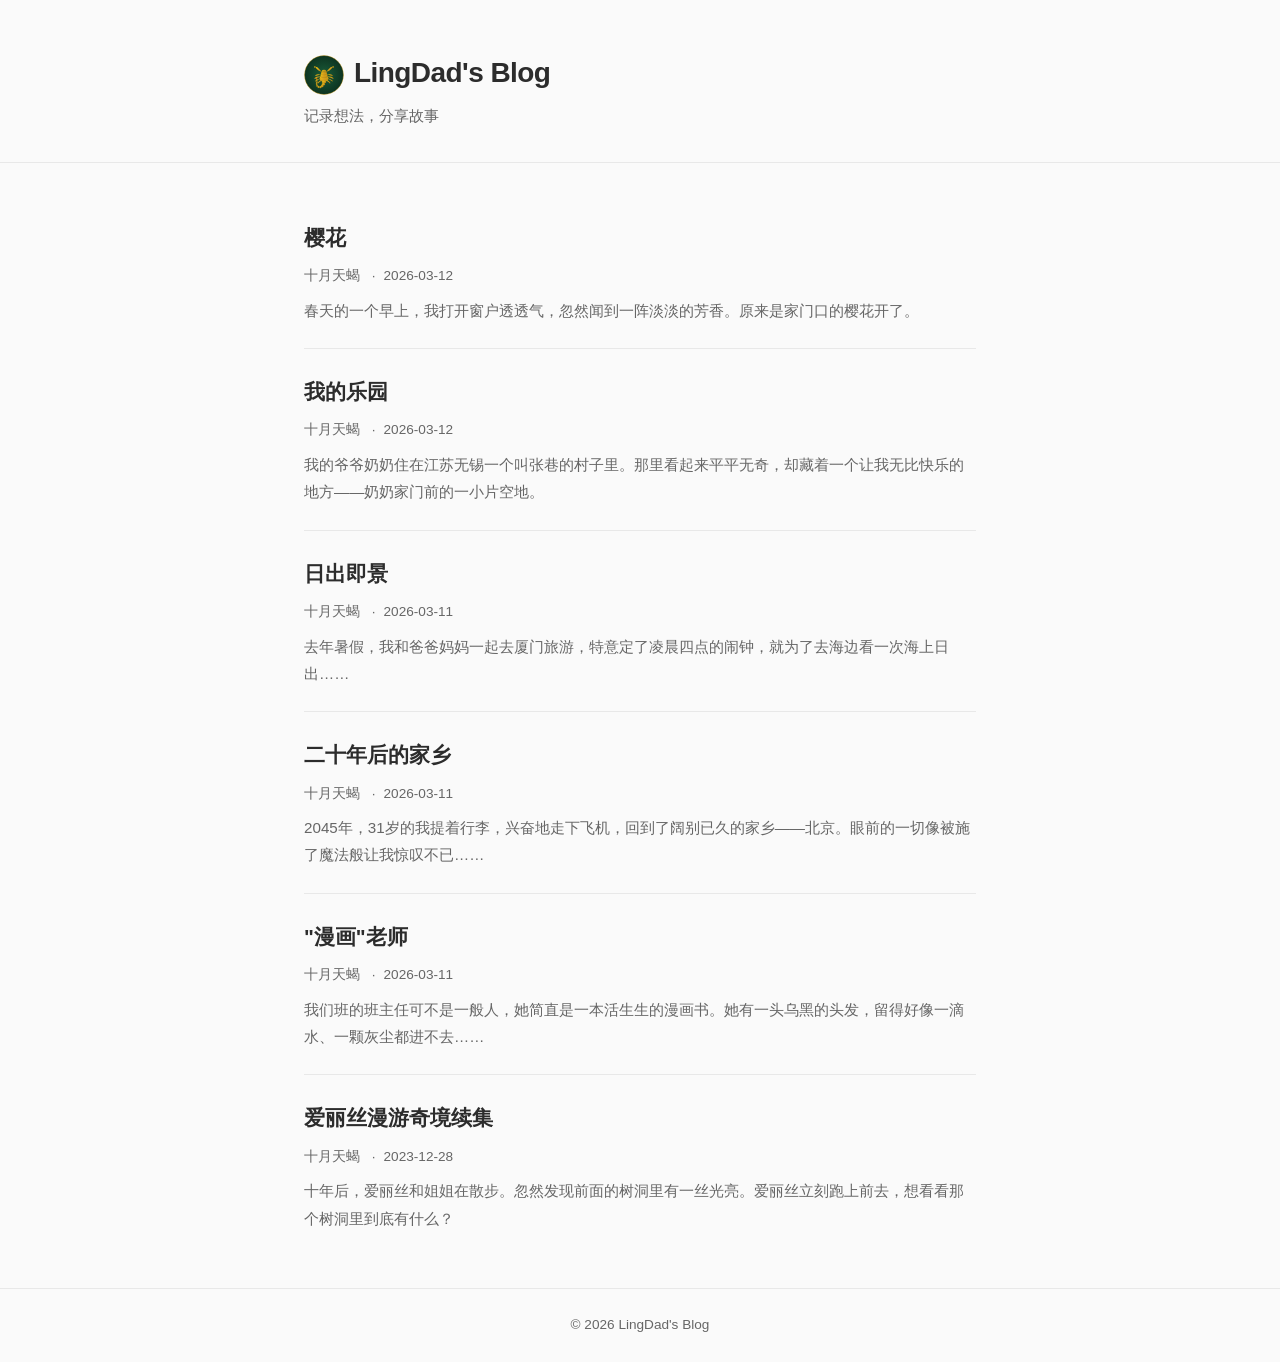
==== index.html @ 430e6435 "添加蝎子图标：深绿底+金色蝎子 favicon + 标题前logo" ====
<!DOCTYPE html>
<html lang="zh-CN">
<head>
    <meta charset="UTF-8">
    <meta name="viewport" content="width=device-width, initial-scale=1.0">
    <title>LingDad's Blog</title>
    <link rel="icon" href="favicon.svg" type="image/svg+xml">
    <link rel="icon" href="favicon.ico" sizes="32x32">
    <link rel="apple-touch-icon" href="apple-touch-icon.png">
    <link rel="stylesheet" href="style.css">
</head>
<body>
    <header>
        <div class="container">
            <h1 class="site-title"><a href="index.html"><img src="favicon.svg" alt="十月天蝎" class="site-logo">LingDad's Blog</a></h1>
            <p class="site-desc">记录想法，分享故事</p>
        </div>
    </header>

    <main class="container">
        <section class="post-list">
            <article class="post-card">
                <a href="posts/cherry-blossom.html">
                    <h2 class="post-title">樱花</h2>
                    <div class="post-meta">
                        <span class="post-author">十月天蝎</span>
                        <span class="post-date">2026-03-12</span>
                    </div>
                    <p class="post-excerpt">春天的一个早上，我打开窗户透透气，忽然闻到一阵淡淡的芳香。原来是家门口的樱花开了。</p>
                </a>
            </article>
            <article class="post-card">
                <a href="posts/my-paradise.html">
                    <h2 class="post-title">我的乐园</h2>
                    <div class="post-meta">
                        <span class="post-author">十月天蝎</span>
                        <span class="post-date">2026-03-12</span>
                    </div>
                    <p class="post-excerpt">我的爷爷奶奶住在江苏无锡一个叫张巷的村子里。那里看起来平平无奇，却藏着一个让我无比快乐的地方——奶奶家门前的一小片空地。</p>
                </a>
            </article>
            <article class="post-card">
                <a href="posts/sunrise-scene.html">
                    <h2 class="post-title">日出即景</h2>
                    <div class="post-meta">
                        <span class="post-author">十月天蝎</span>
                        <span class="post-date">2026-03-11</span>
                    </div>
                    <p class="post-excerpt">去年暑假，我和爸爸妈妈一起去厦门旅游，特意定了凌晨四点的闹钟，就为了去海边看一次海上日出……</p>
                </a>
            </article>
            <article class="post-card">
                <a href="posts/hometown-twenty-years.html">
                    <h2 class="post-title">二十年后的家乡</h2>
                    <div class="post-meta">
                        <span class="post-author">十月天蝎</span>
                        <span class="post-date">2026-03-11</span>
                    </div>
                    <p class="post-excerpt">2045年，31岁的我提着行李，兴奋地走下飞机，回到了阔别已久的家乡——北京。眼前的一切像被施了魔法般让我惊叹不已……</p>
                </a>
            </article>
            <article class="post-card">
                <a href="posts/manga-teacher.html">
                    <h2 class="post-title">"漫画"老师</h2>
                    <div class="post-meta">
                        <span class="post-author">十月天蝎</span>
                        <span class="post-date">2026-03-11</span>
                    </div>
                    <p class="post-excerpt">我们班的班主任可不是一般人，她简直是一本活生生的漫画书。她有一头乌黑的头发，留得好像一滴水、一颗灰尘都进不去……</p>
                </a>
            </article>
            <article class="post-card">
                <a href="posts/alice-sequel.html">
                    <h2 class="post-title">爱丽丝漫游奇境续集</h2>
                    <div class="post-meta">
                        <span class="post-author">十月天蝎</span>
                        <span class="post-date">2023-12-28</span>
                    </div>
                    <p class="post-excerpt">十年后，爱丽丝和姐姐在散步。忽然发现前面的树洞里有一丝光亮。爱丽丝立刻跑上前去，想看看那个树洞里到底有什么？</p>
                </a>
            </article>
            <!-- 新文章在这里添加 -->
        </section>
    </main>

    <footer>
        <div class="container">
            <p>&copy; 2026 LingDad's Blog</p>
        </div>
    </footer>
</body>
</html>
---- style.css ----
/* ===== Reset & Base ===== */
*, *::before, *::after { margin: 0; padding: 0; box-sizing: border-box; }

:root {
    --bg: #fafafa;
    --text: #2c2c2c;
    --text-light: #666;
    --accent: #2d5a27;
    --card-bg: #fff;
    --border: #e8e8e8;
    --max-width: 720px;
}

body {
    font-family: -apple-system, "Noto Sans SC", "PingFang SC", "Hiragino Sans GB", "Microsoft YaHei", sans-serif;
    background: var(--bg);
    color: var(--text);
    line-height: 1.8;
    min-height: 100vh;
    display: flex;
    flex-direction: column;
}

.container {
    max-width: var(--max-width);
    margin: 0 auto;
    padding: 0 24px;
    width: 100%;
}

a { color: inherit; text-decoration: none; }

/* ===== Header ===== */
header {
    padding: 48px 0 32px;
    border-bottom: 1px solid var(--border);
}

.site-title {
    font-size: 1.75rem;
    font-weight: 700;
    letter-spacing: -0.02em;
    display: flex;
    align-items: center;
}

.site-logo {
    width: 40px;
    height: 40px;
    margin-right: 10px;
    vertical-align: middle;
    border-radius: 50%;
}

.site-title a:hover { color: var(--accent); }

.site-desc {
    color: var(--text-light);
    font-size: 0.95rem;
    margin-top: 4px;
}

/* ===== Post List ===== */
main { flex: 1; }

.post-list {
    padding: 32px 0;
}

.post-card {
    padding: 24px 0;
    border-bottom: 1px solid var(--border);
}

.post-card:last-child { border-bottom: none; }

.post-card a { display: block; }
.post-card a:hover .post-title { color: var(--accent); }

.post-title {
    font-size: 1.3rem;
    font-weight: 600;
    margin-bottom: 8px;
    transition: color 0.2s;
}

.post-meta {
    font-size: 0.85rem;
    color: var(--text-light);
    margin-bottom: 8px;
}

.post-meta span + span::before {
    content: "·";
    margin: 0 8px;
}

.post-excerpt {
    color: var(--text-light);
    font-size: 0.95rem;
    display: -webkit-box;
    -webkit-line-clamp: 2;
    -webkit-box-orient: vertical;
    overflow: hidden;
}

/* ===== Article Page ===== */
.post-header {
    padding: 48px 0 24px;
    border-bottom: 1px solid var(--border);
}

.post-header h1 {
    font-size: 1.8rem;
    font-weight: 700;
    line-height: 1.4;
}

.post-header .post-meta {
    margin-top: 12px;
}

.post-content {
    padding: 32px 0;
}

.post-content p {
    margin-bottom: 1.5em;
    text-indent: 2em;
}

.back-link {
    display: inline-block;
    color: var(--accent);
    font-size: 0.9rem;
    padding: 16px 0 32px;
}

.back-link:hover { text-decoration: underline; }

/* ===== Footer ===== */
footer {
    padding: 24px 0;
    border-top: 1px solid var(--border);
    color: var(--text-light);
    font-size: 0.85rem;
    text-align: center;
}

/* ===== Responsive ===== */
@media (max-width: 600px) {
    header { padding: 32px 0 24px; }
    .site-title { font-size: 1.4rem; }
    .post-title { font-size: 1.1rem; }
    .post-header h1 { font-size: 1.4rem; }
}
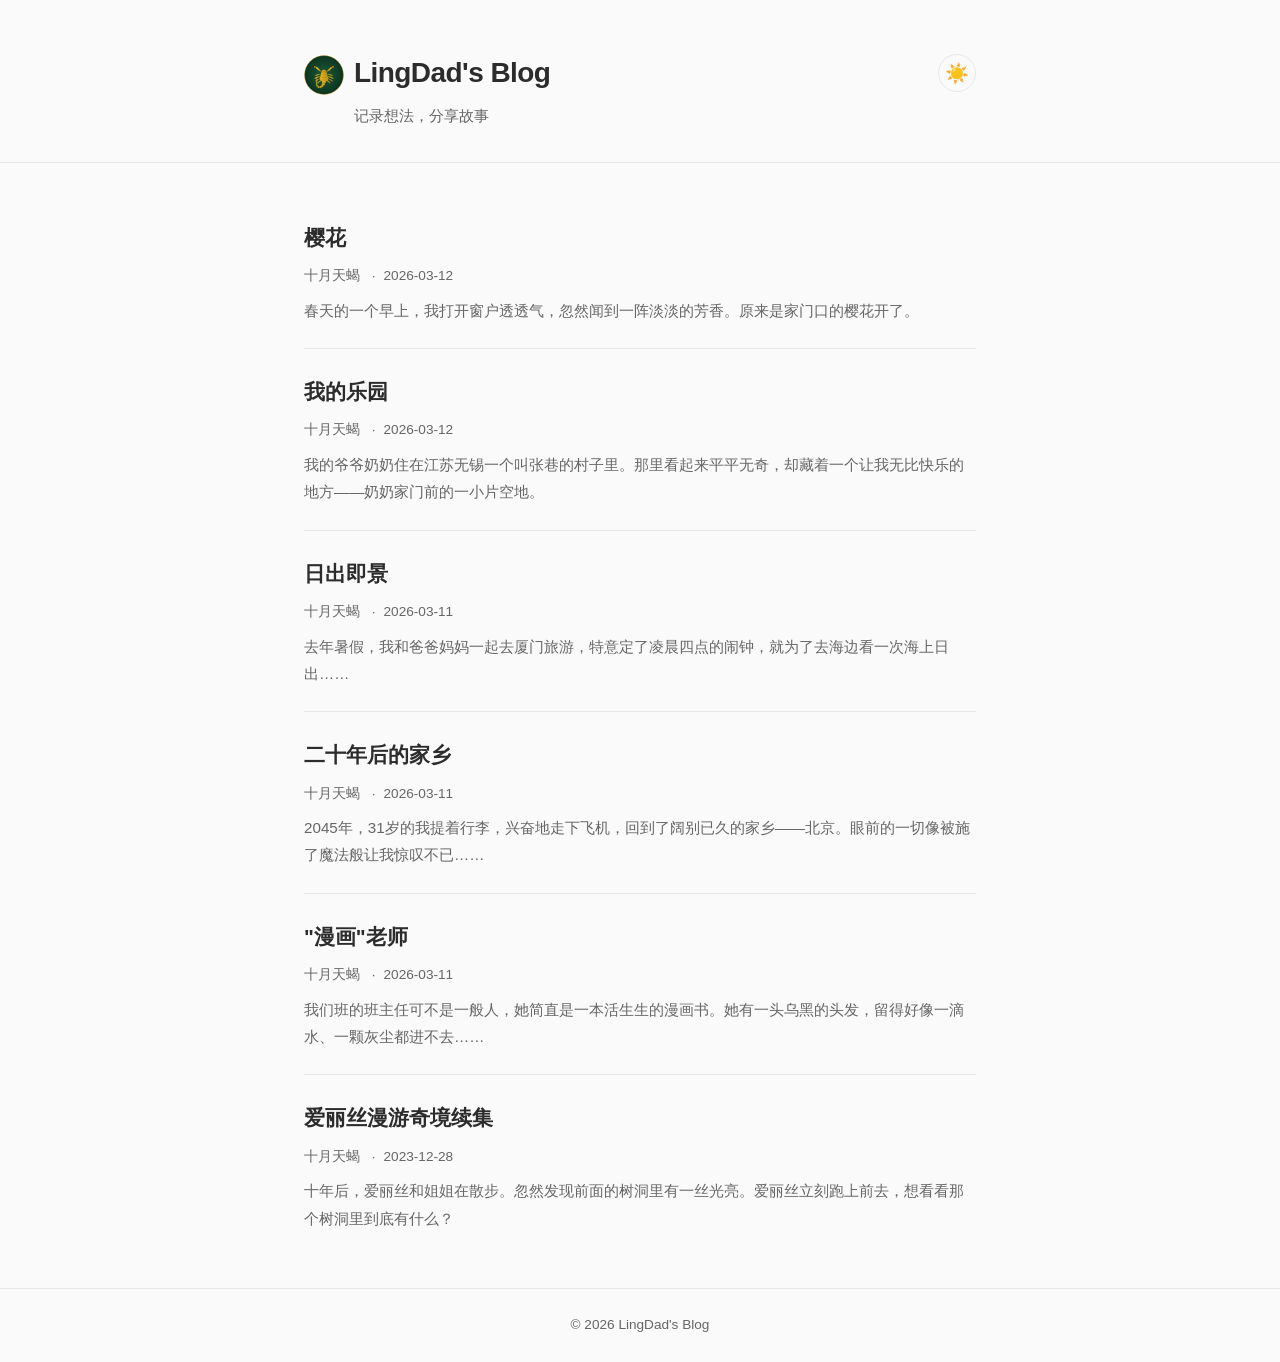
==== commit 791c1aad: "添加 dark mode：太阳/月亮切换按钮 + 深色主题" ====
--- a/index.html
+++ b/index.html
@@ -12,7 +12,10 @@
 <body>
     <header>
         <div class="container">
-            <h1 class="site-title"><a href="index.html"><img src="favicon.svg" alt="十月天蝎" class="site-logo">LingDad's Blog</a></h1>
+            <div class="header-row">
+                <h1 class="site-title"><a href="index.html"><img src="favicon.svg" alt="十月天蝎" class="site-logo">LingDad's Blog</a></h1>
+                <button class="theme-toggle" id="themeToggle" aria-label="切换深色模式">☀️</button>
+            </div>
             <p class="site-desc">记录想法，分享故事</p>
         </div>
     </header>
@@ -88,5 +91,27 @@
             <p>&copy; 2026 LingDad's Blog</p>
         </div>
     </footer>
+    <script>
+    (function(){
+        const btn = document.getElementById('themeToggle');
+        const saved = localStorage.getItem('theme');
+        if (saved === 'dark' || (!saved && window.matchMedia('(prefers-color-scheme: dark)').matches)) {
+            document.documentElement.setAttribute('data-theme', 'dark');
+            btn.textContent = '🌙';
+        }
+        btn.addEventListener('click', function(){
+            const isDark = document.documentElement.getAttribute('data-theme') === 'dark';
+            if (isDark) {
+                document.documentElement.removeAttribute('data-theme');
+                btn.textContent = '☀️';
+                localStorage.setItem('theme', 'light');
+            } else {
+                document.documentElement.setAttribute('data-theme', 'dark');
+                btn.textContent = '🌙';
+                localStorage.setItem('theme', 'dark');
+            }
+        });
+    })();
+    </script>
 </body>
 </html>
--- a/style.css
+++ b/style.css
@@ -9,6 +9,15 @@
     --card-bg: #fff;
     --border: #e8e8e8;
     --max-width: 720px;
+}
+
+[data-theme="dark"] {
+    --bg: #1a1a2e;
+    --text: #e0e0e0;
+    --text-light: #999;
+    --accent: #5dbb63;
+    --card-bg: #16213e;
+    --border: #2a2a4a;
 }
 
 body {
@@ -36,12 +45,38 @@
     border-bottom: 1px solid var(--border);
 }
 
+.header-row {
+    display: flex;
+    align-items: center;
+    justify-content: space-between;
+}
+
 .site-title {
     font-size: 1.75rem;
     font-weight: 700;
     letter-spacing: -0.02em;
     display: flex;
     align-items: center;
+}
+
+.theme-toggle {
+    background: none;
+    border: 1.5px solid var(--border);
+    border-radius: 50%;
+    width: 38px;
+    height: 38px;
+    font-size: 1.2rem;
+    cursor: pointer;
+    display: flex;
+    align-items: center;
+    justify-content: center;
+    transition: border-color 0.3s, transform 0.3s;
+    flex-shrink: 0;
+}
+
+.theme-toggle:hover {
+    border-color: var(--accent);
+    transform: rotate(30deg);
 }
 
 .site-logo {
@@ -58,6 +93,7 @@
     color: var(--text-light);
     font-size: 0.95rem;
     margin-top: 4px;
+    padding-left: 50px;
 }
 
 /* ===== Post List ===== */
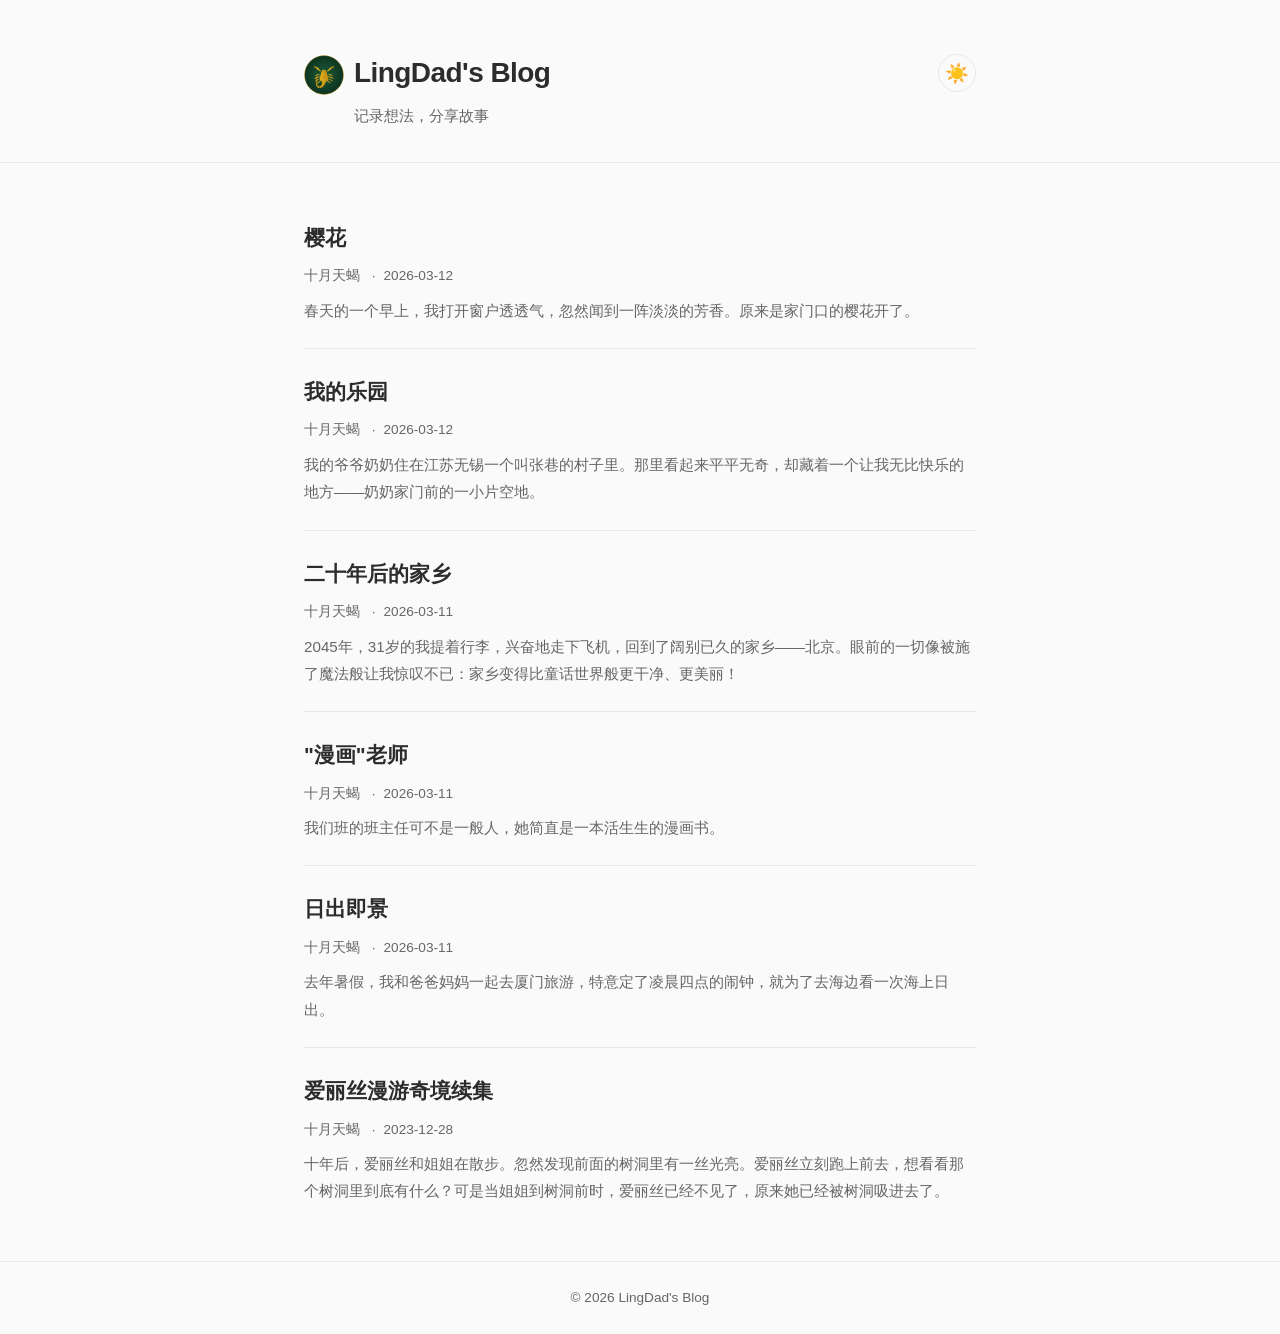
==== commit 783b8d8e: "模板化重构：content/*.md 源文件 + build.py 构建脚本" ====
--- a/index.html
+++ b/index.html
@@ -43,23 +43,13 @@
                 </a>
             </article>
             <article class="post-card">
-                <a href="posts/sunrise-scene.html">
-                    <h2 class="post-title">日出即景</h2>
-                    <div class="post-meta">
-                        <span class="post-author">十月天蝎</span>
-                        <span class="post-date">2026-03-11</span>
-                    </div>
-                    <p class="post-excerpt">去年暑假，我和爸爸妈妈一起去厦门旅游，特意定了凌晨四点的闹钟，就为了去海边看一次海上日出……</p>
-                </a>
-            </article>
-            <article class="post-card">
                 <a href="posts/hometown-twenty-years.html">
                     <h2 class="post-title">二十年后的家乡</h2>
                     <div class="post-meta">
                         <span class="post-author">十月天蝎</span>
                         <span class="post-date">2026-03-11</span>
                     </div>
-                    <p class="post-excerpt">2045年，31岁的我提着行李，兴奋地走下飞机，回到了阔别已久的家乡——北京。眼前的一切像被施了魔法般让我惊叹不已……</p>
+                    <p class="post-excerpt">2045年，31岁的我提着行李，兴奋地走下飞机，回到了阔别已久的家乡——北京。眼前的一切像被施了魔法般让我惊叹不已：家乡变得比童话世界般更干净、更美丽！</p>
                 </a>
             </article>
             <article class="post-card">
@@ -69,7 +59,17 @@
                         <span class="post-author">十月天蝎</span>
                         <span class="post-date">2026-03-11</span>
                     </div>
-                    <p class="post-excerpt">我们班的班主任可不是一般人，她简直是一本活生生的漫画书。她有一头乌黑的头发，留得好像一滴水、一颗灰尘都进不去……</p>
+                    <p class="post-excerpt">我们班的班主任可不是一般人，她简直是一本活生生的漫画书。</p>
+                </a>
+            </article>
+            <article class="post-card">
+                <a href="posts/sunrise-scene.html">
+                    <h2 class="post-title">日出即景</h2>
+                    <div class="post-meta">
+                        <span class="post-author">十月天蝎</span>
+                        <span class="post-date">2026-03-11</span>
+                    </div>
+                    <p class="post-excerpt">去年暑假，我和爸爸妈妈一起去厦门旅游，特意定了凌晨四点的闹钟，就为了去海边看一次海上日出。</p>
                 </a>
             </article>
             <article class="post-card">
@@ -79,10 +79,9 @@
                         <span class="post-author">十月天蝎</span>
                         <span class="post-date">2023-12-28</span>
                     </div>
-                    <p class="post-excerpt">十年后，爱丽丝和姐姐在散步。忽然发现前面的树洞里有一丝光亮。爱丽丝立刻跑上前去，想看看那个树洞里到底有什么？</p>
+                    <p class="post-excerpt">十年后，爱丽丝和姐姐在散步。忽然发现前面的树洞里有一丝光亮。爱丽丝立刻跑上前去，想看看那个树洞里到底有什么？可是当姐姐到树洞前时，爱丽丝已经不见了，原来她已经被树洞吸进去了。</p>
                 </a>
             </article>
-            <!-- 新文章在这里添加 -->
         </section>
     </main>
 
@@ -93,25 +92,11 @@
     </footer>
     <script>
     (function(){
-        const btn = document.getElementById('themeToggle');
-        const saved = localStorage.getItem('theme');
-        if (saved === 'dark' || (!saved && window.matchMedia('(prefers-color-scheme: dark)').matches)) {
-            document.documentElement.setAttribute('data-theme', 'dark');
-            btn.textContent = '🌙';
-        }
-        btn.addEventListener('click', function(){
-            const isDark = document.documentElement.getAttribute('data-theme') === 'dark';
-            if (isDark) {
-                document.documentElement.removeAttribute('data-theme');
-                btn.textContent = '☀️';
-                localStorage.setItem('theme', 'light');
-            } else {
-                document.documentElement.setAttribute('data-theme', 'dark');
-                btn.textContent = '🌙';
-                localStorage.setItem('theme', 'dark');
-            }
-        });
+        var btn=document.getElementById("themeToggle");
+        var saved=localStorage.getItem("theme");
+        if(saved==="dark"||(!saved&&window.matchMedia("(prefers-color-scheme: dark)").matches)){document.documentElement.setAttribute("data-theme","dark");btn.textContent="🌙";}
+        btn.addEventListener("click",function(){var d=document.documentElement.getAttribute("data-theme")==="dark";if(d){document.documentElement.removeAttribute("data-theme");btn.textContent="☀️";localStorage.setItem("theme","light");}else{document.documentElement.setAttribute("data-theme","dark");btn.textContent="🌙";localStorage.setItem("theme","dark");}});
     })();
     </script>
 </body>
-</html>
+</html>
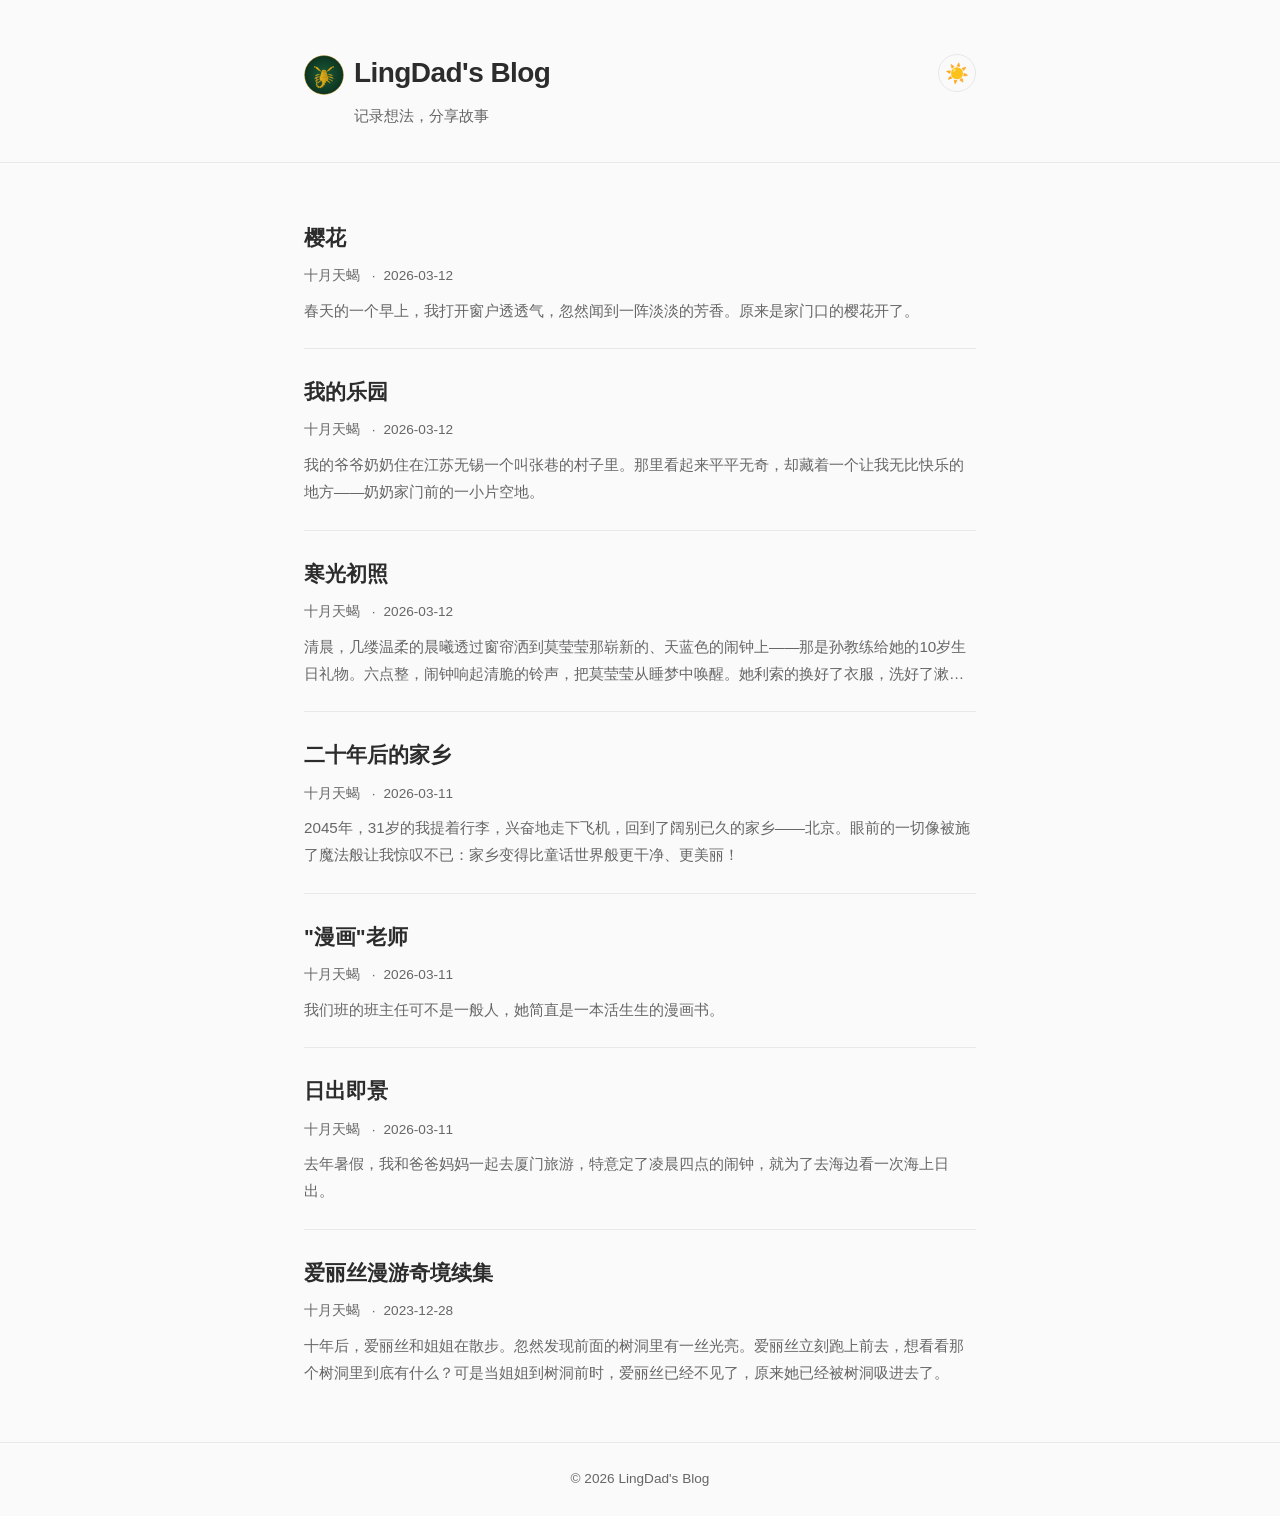
==== commit 6f5761ac: "🤖 自动构建" ====
--- a/index.html
+++ b/index.html
@@ -40,6 +40,16 @@
                         <span class="post-date">2026-03-12</span>
                     </div>
                     <p class="post-excerpt">我的爷爷奶奶住在江苏无锡一个叫张巷的村子里。那里看起来平平无奇，却藏着一个让我无比快乐的地方——奶奶家门前的一小片空地。</p>
+                </a>
+            </article>
+            <article class="post-card">
+                <a href="posts/story-1.html">
+                    <h2 class="post-title">寒光初照</h2>
+                    <div class="post-meta">
+                        <span class="post-author">十月天蝎</span>
+                        <span class="post-date">2026-03-12</span>
+                    </div>
+                    <p class="post-excerpt">清晨，几缕温柔的晨曦透过窗帘洒到莫莹莹那崭新的、天蓝色的闹钟上——那是孙教练给她的10岁生日礼物。六点整，闹钟响起清脆的铃声，把莫莹莹从睡梦中唤醒。她利索的换好了衣服，洗好了漱，朝着训练场的食堂走去。……</p>
                 </a>
             </article>
             <article class="post-card">
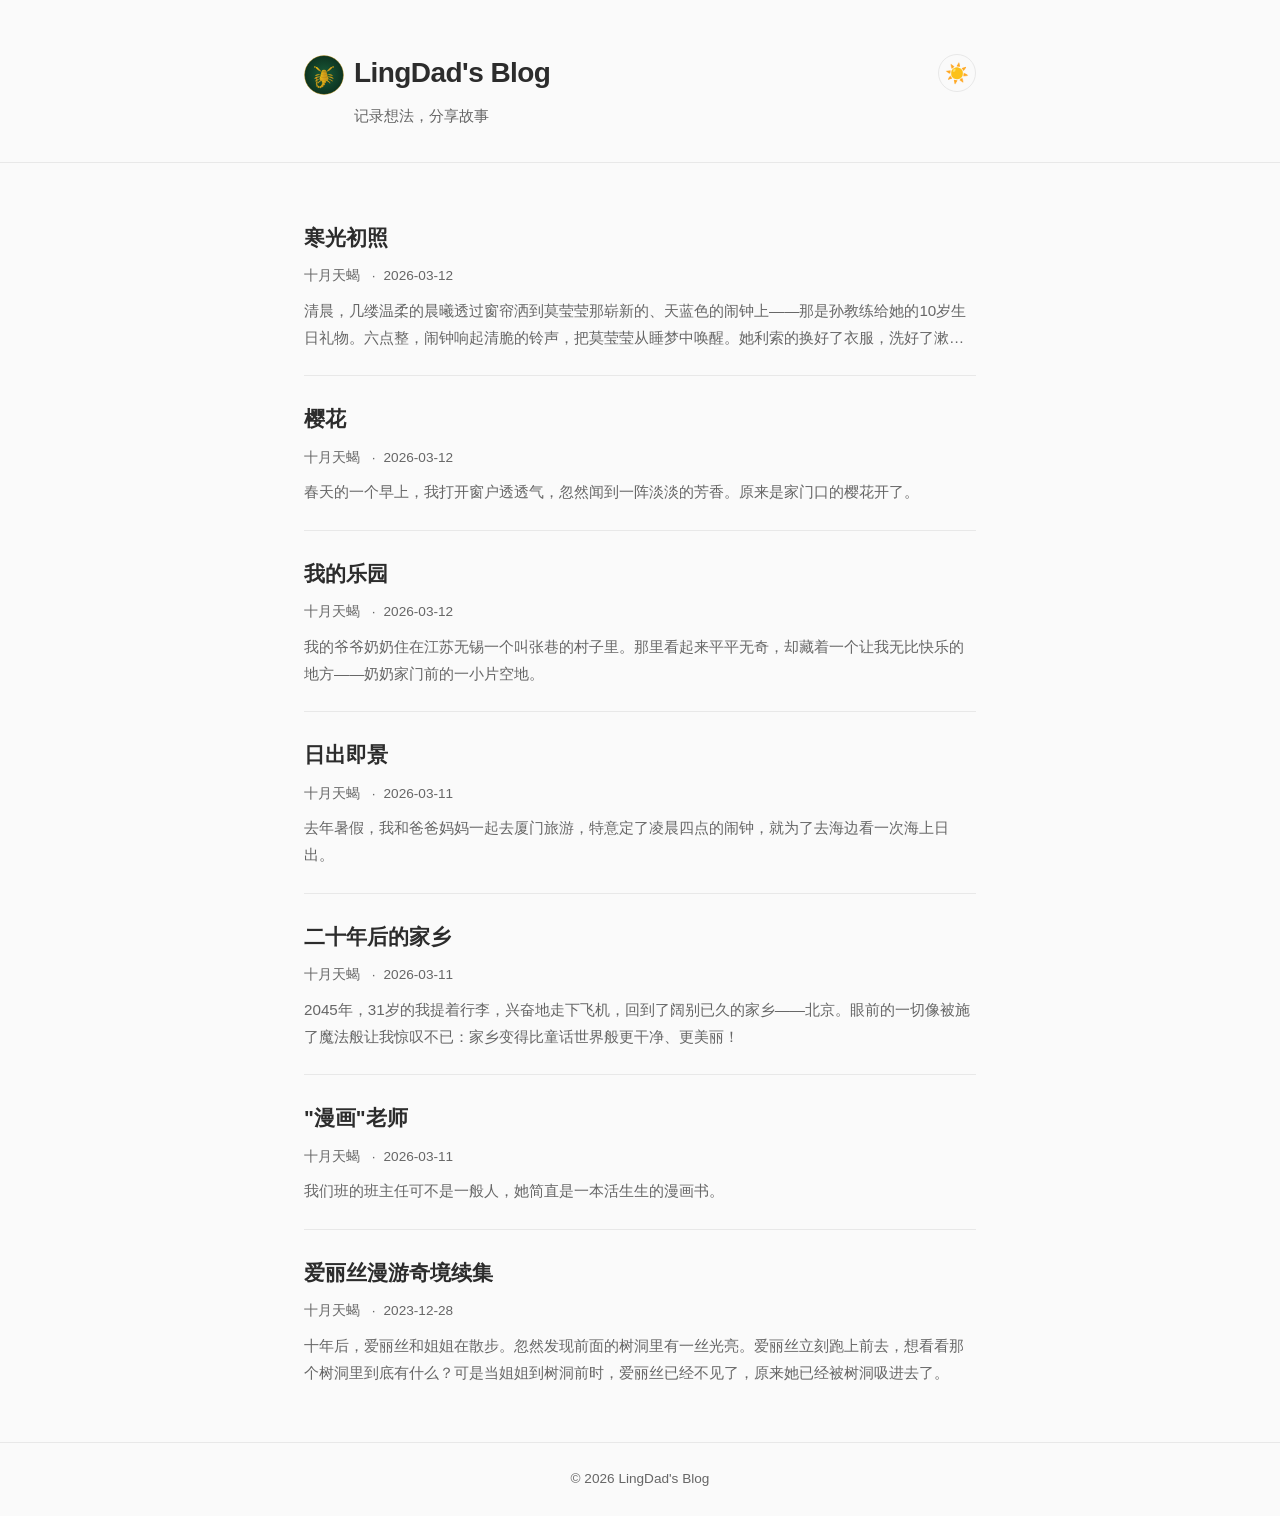
==== commit c83e5cbb: "修复排序：新发表文章始终排在最前面（created时间戳）" ====
--- a/index.html
+++ b/index.html
@@ -23,6 +23,16 @@
     <main class="container">
         <section class="post-list">
             <article class="post-card">
+                <a href="posts/story-1.html">
+                    <h2 class="post-title">寒光初照</h2>
+                    <div class="post-meta">
+                        <span class="post-author">十月天蝎</span>
+                        <span class="post-date">2026-03-12</span>
+                    </div>
+                    <p class="post-excerpt">清晨，几缕温柔的晨曦透过窗帘洒到莫莹莹那崭新的、天蓝色的闹钟上——那是孙教练给她的10岁生日礼物。六点整，闹钟响起清脆的铃声，把莫莹莹从睡梦中唤醒。她利索的换好了衣服，洗好了漱，朝着训练场的食堂走去。……</p>
+                </a>
+            </article>
+            <article class="post-card">
                 <a href="posts/cherry-blossom.html">
                     <h2 class="post-title">樱花</h2>
                     <div class="post-meta">
@@ -43,13 +53,13 @@
                 </a>
             </article>
             <article class="post-card">
-                <a href="posts/story-1.html">
-                    <h2 class="post-title">寒光初照</h2>
+                <a href="posts/sunrise-scene.html">
+                    <h2 class="post-title">日出即景</h2>
                     <div class="post-meta">
                         <span class="post-author">十月天蝎</span>
-                        <span class="post-date">2026-03-12</span>
+                        <span class="post-date">2026-03-11</span>
                     </div>
-                    <p class="post-excerpt">清晨，几缕温柔的晨曦透过窗帘洒到莫莹莹那崭新的、天蓝色的闹钟上——那是孙教练给她的10岁生日礼物。六点整，闹钟响起清脆的铃声，把莫莹莹从睡梦中唤醒。她利索的换好了衣服，洗好了漱，朝着训练场的食堂走去。……</p>
+                    <p class="post-excerpt">去年暑假，我和爸爸妈妈一起去厦门旅游，特意定了凌晨四点的闹钟，就为了去海边看一次海上日出。</p>
                 </a>
             </article>
             <article class="post-card">
@@ -70,16 +80,6 @@
                         <span class="post-date">2026-03-11</span>
                     </div>
                     <p class="post-excerpt">我们班的班主任可不是一般人，她简直是一本活生生的漫画书。</p>
-                </a>
-            </article>
-            <article class="post-card">
-                <a href="posts/sunrise-scene.html">
-                    <h2 class="post-title">日出即景</h2>
-                    <div class="post-meta">
-                        <span class="post-author">十月天蝎</span>
-                        <span class="post-date">2026-03-11</span>
-                    </div>
-                    <p class="post-excerpt">去年暑假，我和爸爸妈妈一起去厦门旅游，特意定了凌晨四点的闹钟，就为了去海边看一次海上日出。</p>
                 </a>
             </article>
             <article class="post-card">
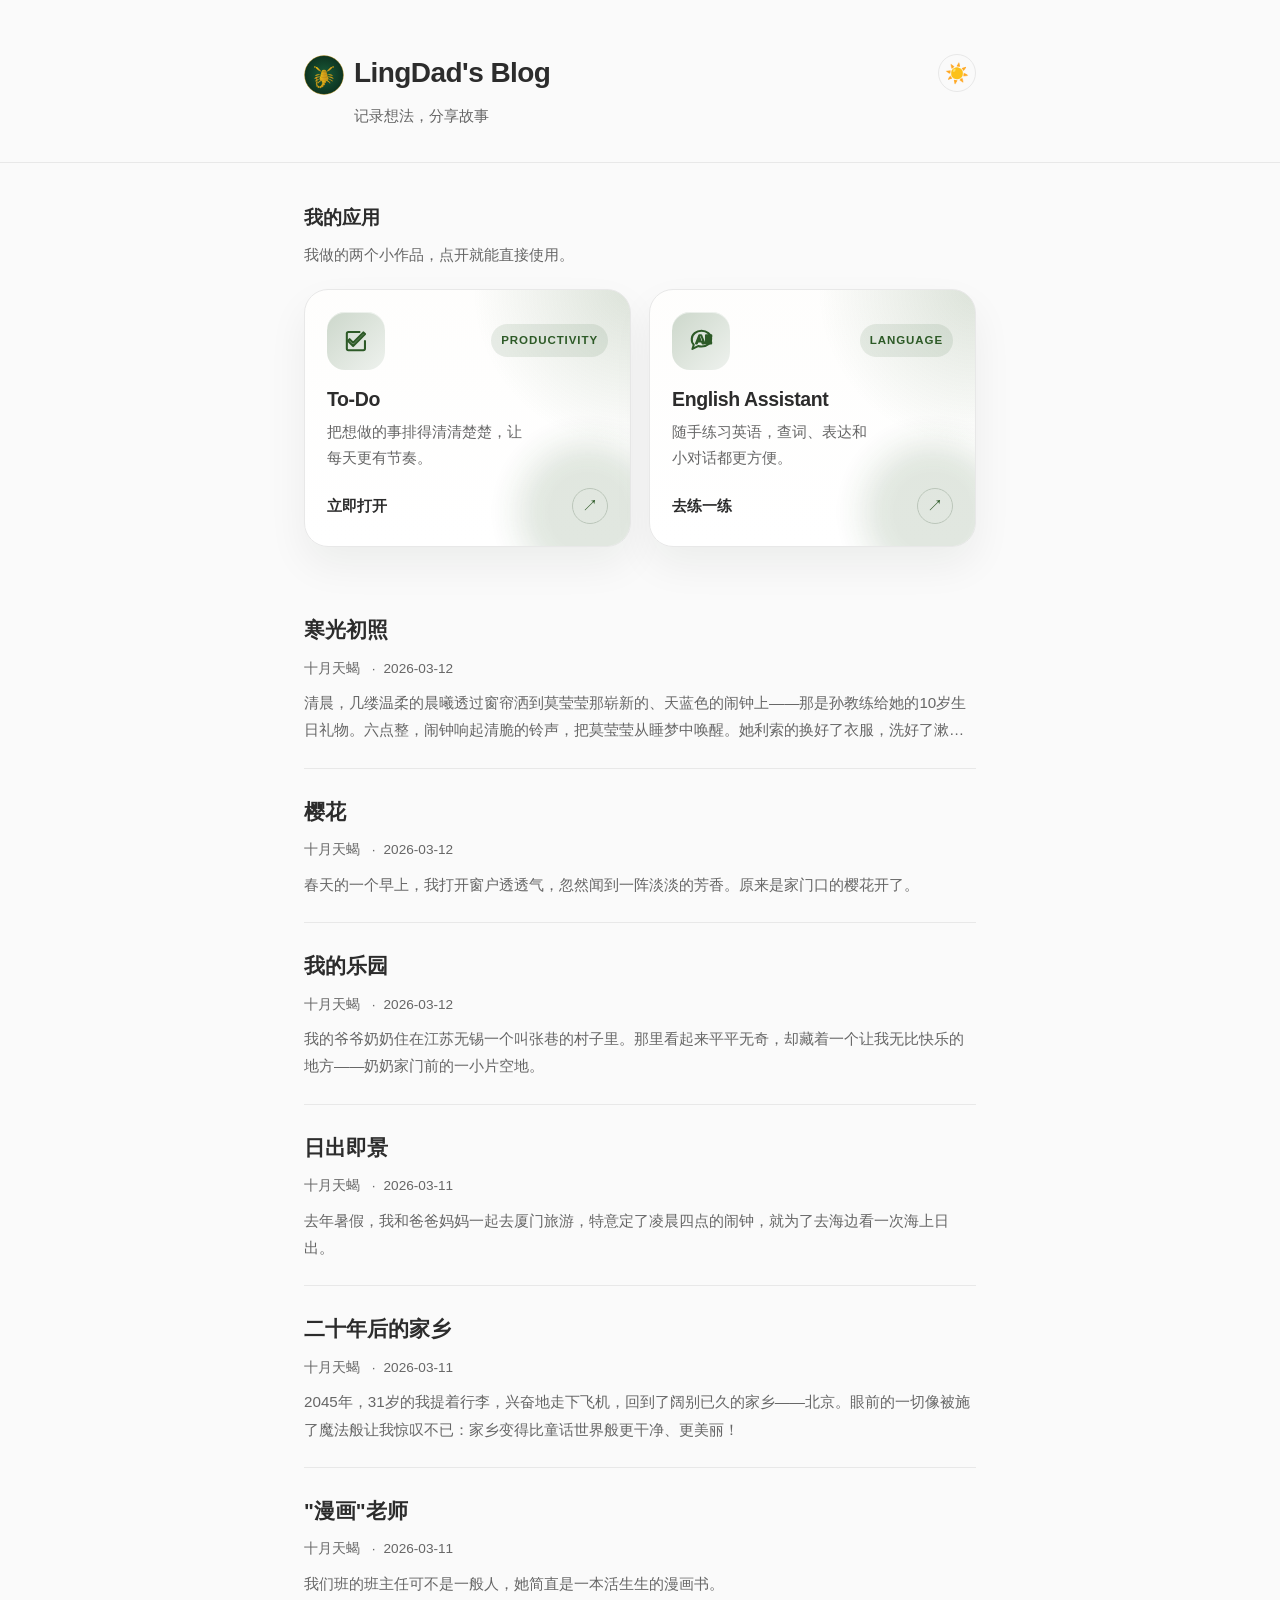
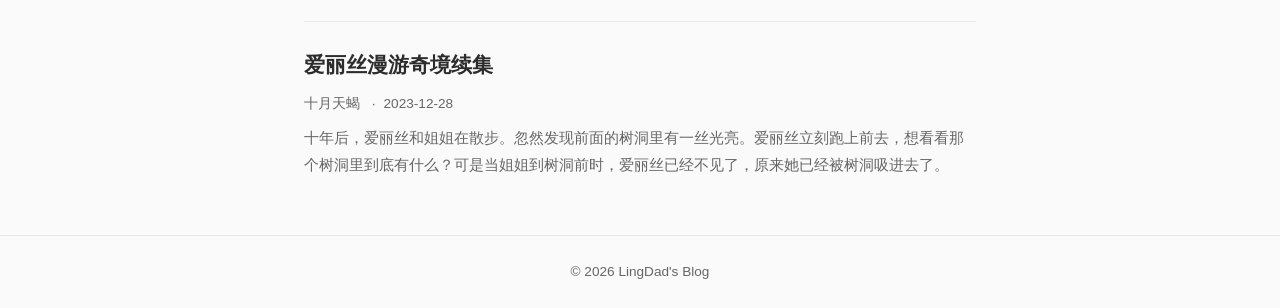
==== commit 568f16e6: "Add featured app cards to blog homepage" ====
--- a/index.html
+++ b/index.html
@@ -21,6 +21,54 @@
     </header>
 
     <main class="container">
+        <section class="app-links" aria-labelledby="app-links-title">
+            <div class="section-heading">
+                <h2 id="app-links-title">我的应用</h2>
+                <p>我做的两个小作品，点开就能直接使用。</p>
+            </div>
+            <div class="app-grid">
+                <a class="app-card" href="https://lingdad.github.io/todo-app/" target="_blank" rel="noopener noreferrer" aria-label="打开 To-Do 应用">
+                    <span class="app-card-glow" aria-hidden="true"></span>
+                    <span class="app-card-top">
+                        <span class="app-icon" aria-hidden="true">
+                            <svg viewBox="0 0 24 24" role="presentation" focusable="false">
+                                <path d="M9.2 16.6 4.9 12.3l1.4-1.4 2.9 2.9 8.5-8.5 1.4 1.4z"></path>
+                                <path d="M19 12.5v6.2a1.3 1.3 0 0 1-1.3 1.3H5.3A1.3 1.3 0 0 1 4 18.7V6.3A1.3 1.3 0 0 1 5.3 5h9.2"></path>
+                            </svg>
+                        </span>
+                        <span class="app-badge">Productivity</span>
+                    </span>
+                    <span class="app-info">
+                        <strong>To-Do</strong>
+                        <span class="app-summary">把想做的事排得清清楚楚，让每天更有节奏。</span>
+                    </span>
+                    <span class="app-card-bottom">
+                        <span class="app-link-text">立即打开</span>
+                        <span class="app-arrow" aria-hidden="true">↗</span>
+                    </span>
+                </a>
+                <a class="app-card" href="https://lingdad.github.io/english_assistent/" target="_blank" rel="noopener noreferrer" aria-label="打开 English Assistant 应用">
+                    <span class="app-card-glow" aria-hidden="true"></span>
+                    <span class="app-card-top">
+                        <span class="app-icon" aria-hidden="true">
+                            <svg viewBox="0 0 24 24" role="presentation" focusable="false">
+                                <path d="M12 4c4.4 0 8 2.9 8 6.5S16.4 17 12 17a9.8 9.8 0 0 1-2.8-.4L4.5 19l1.1-3.5A6 6 0 0 1 4 10.5C4 6.9 7.6 4 12 4z"></path>
+                                <path d="M9.1 11.3h1.8l-.9-2.4zm-1.6 3.1 2.7-6.8h1.5l2.7 6.8h-1.5l-.6-1.6H8.8l-.6 1.6zm8.2 0V7.6h4.4v1.2h-2.9v1.6h2.5v1.2h-2.5v1.6H20v1.2z"></path>
+                            </svg>
+                        </span>
+                        <span class="app-badge">Language</span>
+                    </span>
+                    <span class="app-info">
+                        <strong>English Assistant</strong>
+                        <span class="app-summary">随手练习英语，查词、表达和小对话都更方便。</span>
+                    </span>
+                    <span class="app-card-bottom">
+                        <span class="app-link-text">去练一练</span>
+                        <span class="app-arrow" aria-hidden="true">↗</span>
+                    </span>
+                </a>
+            </div>
+        </section>
         <section class="post-list">
             <article class="post-card">
                 <a href="posts/story-1.html">
@@ -109,4 +157,4 @@
     })();
     </script>
 </body>
-</html>+</html>
--- a/style.css
+++ b/style.css
@@ -99,6 +99,156 @@
 /* ===== Post List ===== */
 main { flex: 1; }
 
+.app-links {
+    padding: 38px 0 8px;
+}
+
+.section-heading {
+    margin-bottom: 20px;
+}
+
+.section-heading h2 {
+    font-size: 1.2rem;
+    margin-bottom: 6px;
+}
+
+.section-heading p {
+    color: var(--text-light);
+    font-size: 0.95rem;
+}
+
+.app-grid {
+    display: grid;
+    grid-template-columns: repeat(2, minmax(0, 1fr));
+    gap: 18px;
+}
+
+.app-card {
+    display: flex;
+    flex-direction: column;
+    align-items: stretch;
+    gap: 18px;
+    position: relative;
+    overflow: hidden;
+    min-height: 220px;
+    padding: 22px;
+    background:
+        radial-gradient(circle at top right, color-mix(in srgb, var(--accent) 16%, transparent), transparent 38%),
+        linear-gradient(180deg, color-mix(in srgb, var(--card-bg) 90%, #f5f0e5) 0%, var(--card-bg) 100%);
+    border: 1px solid var(--border);
+    border-radius: 24px;
+    box-shadow: 0 18px 40px rgba(24, 30, 20, 0.06);
+    transition: transform 0.28s ease, border-color 0.28s ease, box-shadow 0.28s ease;
+}
+
+.app-card:hover {
+    border-color: var(--accent);
+    transform: translateY(-6px);
+    box-shadow: 0 24px 52px rgba(24, 30, 20, 0.14);
+}
+
+.app-card-glow {
+    position: absolute;
+    inset: auto -28px -36px auto;
+    width: 140px;
+    height: 140px;
+    border-radius: 50%;
+    background: color-mix(in srgb, var(--accent) 18%, transparent);
+    filter: blur(16px);
+    opacity: 0.8;
+    pointer-events: none;
+}
+
+.app-card-top,
+.app-card-bottom {
+    position: relative;
+    z-index: 1;
+    display: flex;
+    align-items: center;
+    justify-content: space-between;
+}
+
+.app-icon {
+    width: 58px;
+    height: 58px;
+    border-radius: 18px;
+    display: flex;
+    align-items: center;
+    justify-content: center;
+    background: linear-gradient(135deg, color-mix(in srgb, var(--accent) 24%, #ffffff) 0%, color-mix(in srgb, var(--accent) 8%, var(--card-bg)) 100%);
+    color: var(--accent);
+    box-shadow: inset 0 1px 0 rgba(255, 255, 255, 0.55);
+    flex-shrink: 0;
+}
+
+.app-icon svg {
+    width: 29px;
+    height: 29px;
+    fill: none;
+    stroke: currentColor;
+    stroke-width: 1.7;
+    stroke-linecap: round;
+    stroke-linejoin: round;
+}
+
+.app-badge {
+    padding: 6px 10px;
+    border-radius: 999px;
+    background: color-mix(in srgb, var(--accent) 10%, transparent);
+    color: var(--accent);
+    font-size: 0.72rem;
+    font-weight: 700;
+    letter-spacing: 0.08em;
+    text-transform: uppercase;
+}
+
+.app-info {
+    display: flex;
+    flex-direction: column;
+    gap: 8px;
+    min-width: 0;
+    position: relative;
+    z-index: 1;
+    flex: 1;
+}
+
+.app-info strong {
+    font-size: 1.22rem;
+    line-height: 1.2;
+    letter-spacing: -0.02em;
+}
+
+.app-summary {
+    color: var(--text-light);
+    font-size: 0.94rem;
+    line-height: 1.7;
+    max-width: 24ch;
+}
+
+.app-link-text {
+    font-size: 0.92rem;
+    font-weight: 600;
+    color: var(--text);
+}
+
+.app-arrow {
+    width: 36px;
+    height: 36px;
+    border-radius: 50%;
+    display: inline-flex;
+    align-items: center;
+    justify-content: center;
+    border: 1px solid color-mix(in srgb, var(--accent) 24%, var(--border));
+    color: var(--accent);
+    font-size: 1rem;
+    transition: transform 0.24s ease, background-color 0.24s ease;
+}
+
+.app-card:hover .app-arrow {
+    transform: translate(2px, -2px);
+    background: color-mix(in srgb, var(--accent) 12%, transparent);
+}
+
 .post-list {
     padding: 32px 0;
 }
@@ -187,6 +337,8 @@
 @media (max-width: 600px) {
     header { padding: 32px 0 24px; }
     .site-title { font-size: 1.4rem; }
+    .app-grid { grid-template-columns: 1fr; }
+    .app-card { min-height: 0; padding: 20px; }
     .post-title { font-size: 1.1rem; }
     .post-header h1 { font-size: 1.4rem; }
 }
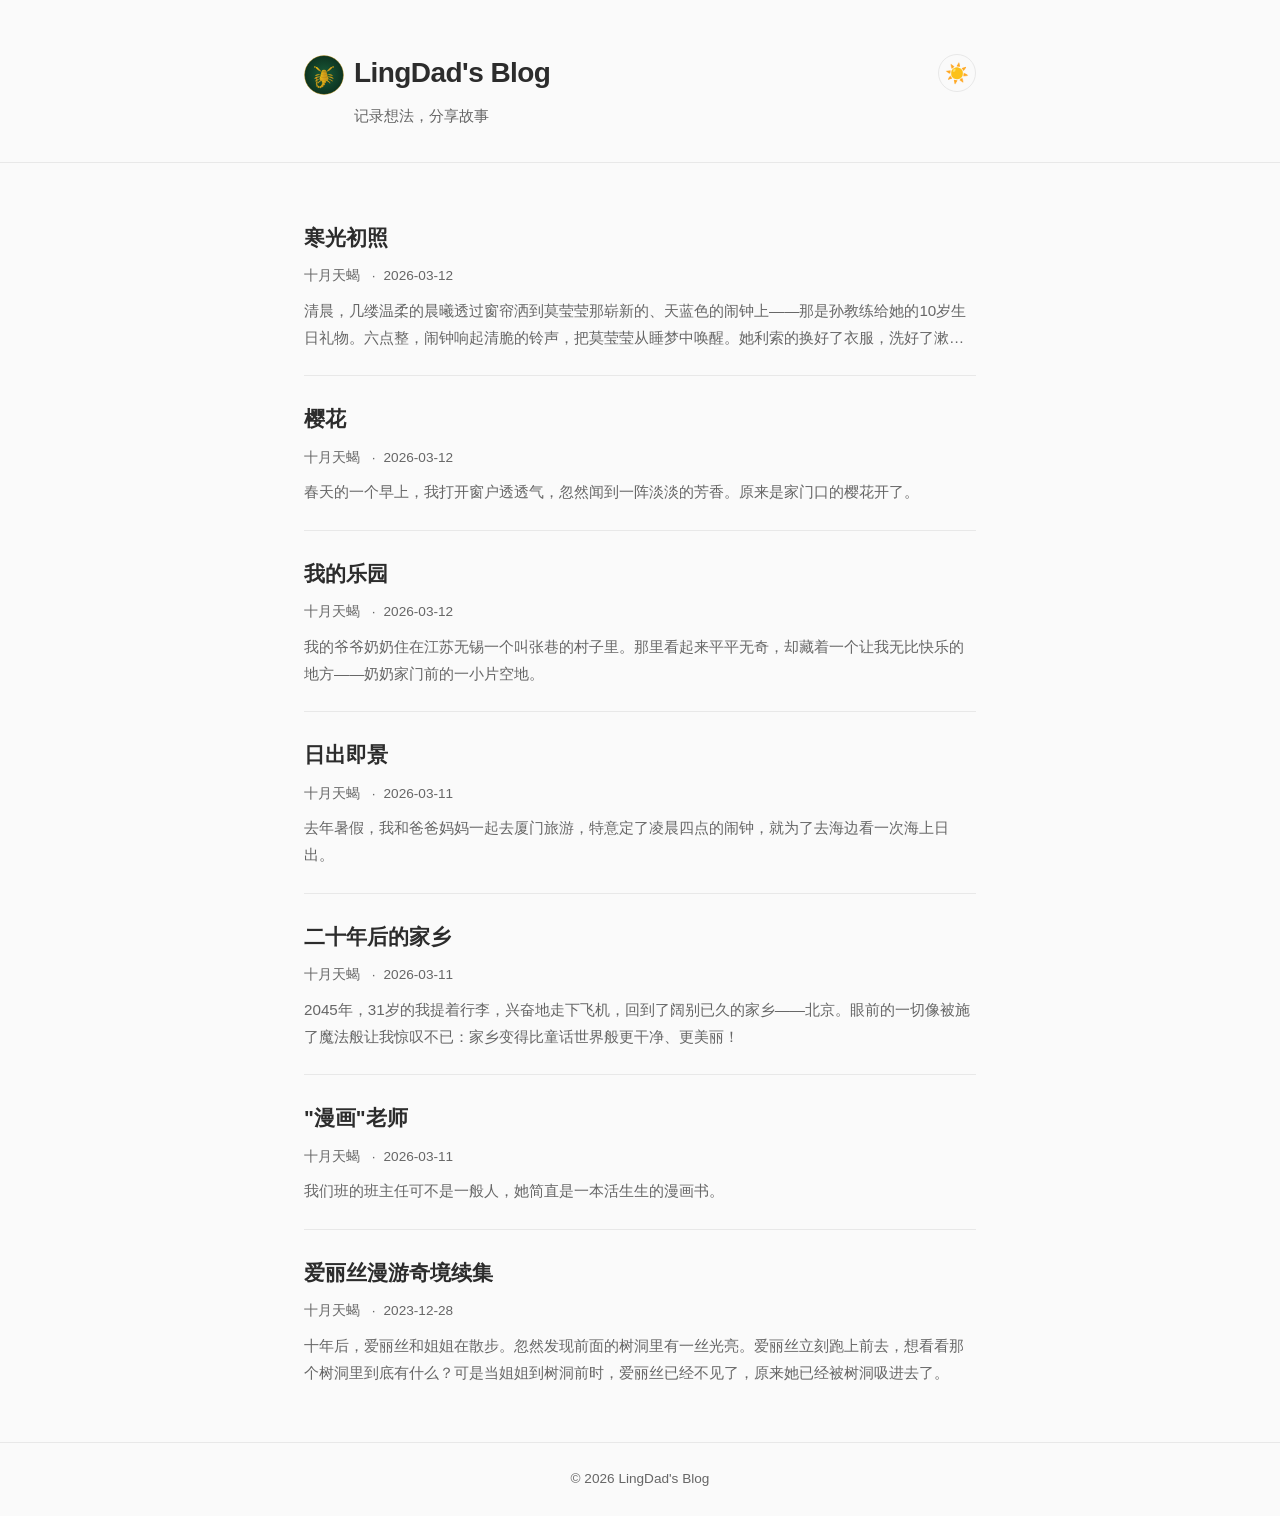
==== commit ad3b7f07: "🤖 自动构建" ====
--- a/index.html
+++ b/index.html
@@ -21,54 +21,6 @@
     </header>
 
     <main class="container">
-        <section class="app-links" aria-labelledby="app-links-title">
-            <div class="section-heading">
-                <h2 id="app-links-title">我的应用</h2>
-                <p>我做的两个小作品，点开就能直接使用。</p>
-            </div>
-            <div class="app-grid">
-                <a class="app-card" href="https://lingdad.github.io/todo-app/" target="_blank" rel="noopener noreferrer" aria-label="打开 To-Do 应用">
-                    <span class="app-card-glow" aria-hidden="true"></span>
-                    <span class="app-card-top">
-                        <span class="app-icon" aria-hidden="true">
-                            <svg viewBox="0 0 24 24" role="presentation" focusable="false">
-                                <path d="M9.2 16.6 4.9 12.3l1.4-1.4 2.9 2.9 8.5-8.5 1.4 1.4z"></path>
-                                <path d="M19 12.5v6.2a1.3 1.3 0 0 1-1.3 1.3H5.3A1.3 1.3 0 0 1 4 18.7V6.3A1.3 1.3 0 0 1 5.3 5h9.2"></path>
-                            </svg>
-                        </span>
-                        <span class="app-badge">Productivity</span>
-                    </span>
-                    <span class="app-info">
-                        <strong>To-Do</strong>
-                        <span class="app-summary">把想做的事排得清清楚楚，让每天更有节奏。</span>
-                    </span>
-                    <span class="app-card-bottom">
-                        <span class="app-link-text">立即打开</span>
-                        <span class="app-arrow" aria-hidden="true">↗</span>
-                    </span>
-                </a>
-                <a class="app-card" href="https://lingdad.github.io/english_assistent/" target="_blank" rel="noopener noreferrer" aria-label="打开 English Assistant 应用">
-                    <span class="app-card-glow" aria-hidden="true"></span>
-                    <span class="app-card-top">
-                        <span class="app-icon" aria-hidden="true">
-                            <svg viewBox="0 0 24 24" role="presentation" focusable="false">
-                                <path d="M12 4c4.4 0 8 2.9 8 6.5S16.4 17 12 17a9.8 9.8 0 0 1-2.8-.4L4.5 19l1.1-3.5A6 6 0 0 1 4 10.5C4 6.9 7.6 4 12 4z"></path>
-                                <path d="M9.1 11.3h1.8l-.9-2.4zm-1.6 3.1 2.7-6.8h1.5l2.7 6.8h-1.5l-.6-1.6H8.8l-.6 1.6zm8.2 0V7.6h4.4v1.2h-2.9v1.6h2.5v1.2h-2.5v1.6H20v1.2z"></path>
-                            </svg>
-                        </span>
-                        <span class="app-badge">Language</span>
-                    </span>
-                    <span class="app-info">
-                        <strong>English Assistant</strong>
-                        <span class="app-summary">随手练习英语，查词、表达和小对话都更方便。</span>
-                    </span>
-                    <span class="app-card-bottom">
-                        <span class="app-link-text">去练一练</span>
-                        <span class="app-arrow" aria-hidden="true">↗</span>
-                    </span>
-                </a>
-            </div>
-        </section>
         <section class="post-list">
             <article class="post-card">
                 <a href="posts/story-1.html">
@@ -157,4 +109,4 @@
     })();
     </script>
 </body>
-</html>
+</html>
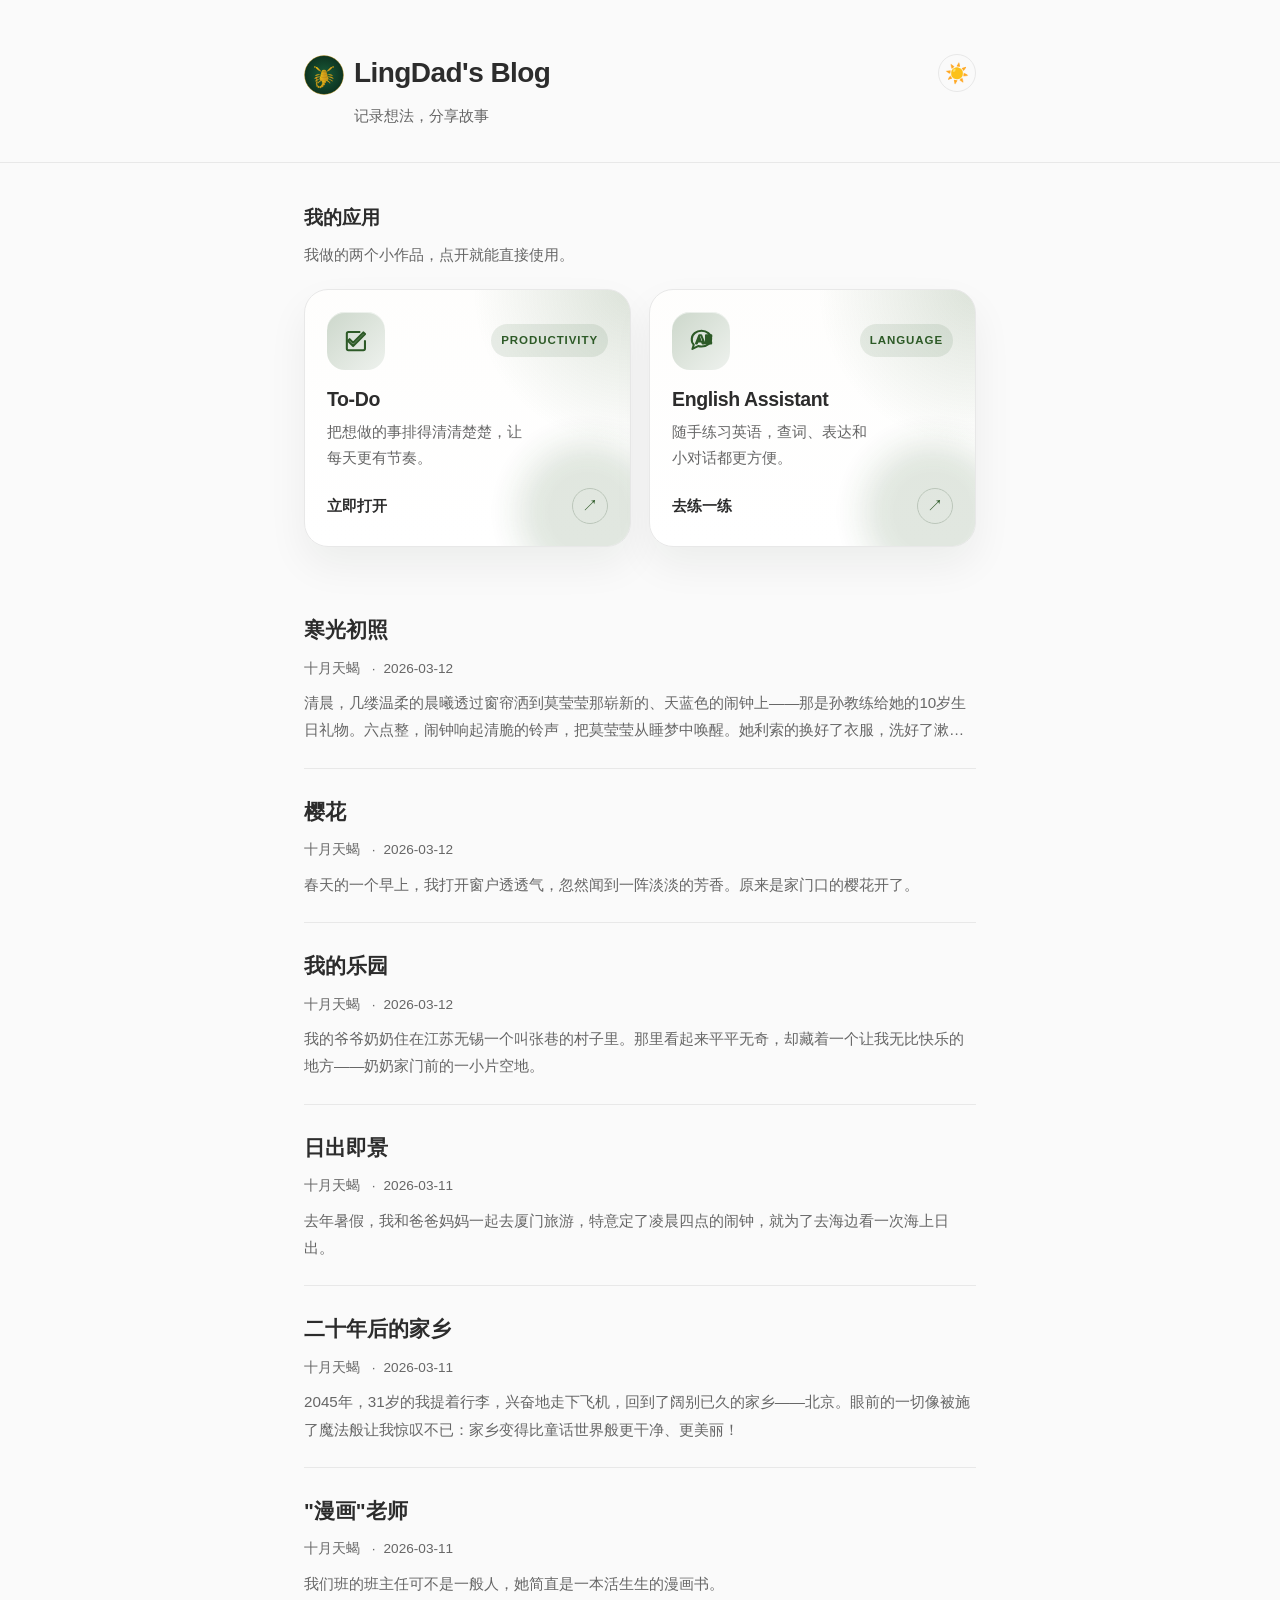
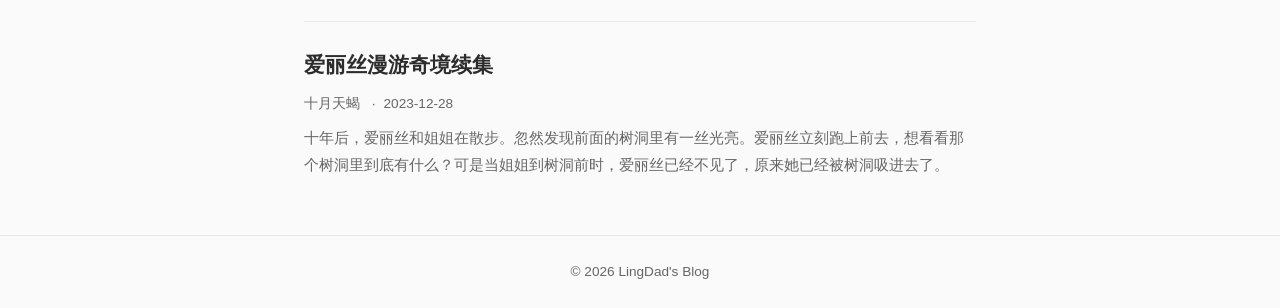
==== commit 26b8f340: "Preserve featured app cards in homepage build" ====
--- a/index.html
+++ b/index.html
@@ -21,6 +21,54 @@
     </header>
 
     <main class="container">
+        <section class="app-links" aria-labelledby="app-links-title">
+            <div class="section-heading">
+                <h2 id="app-links-title">我的应用</h2>
+                <p>我做的两个小作品，点开就能直接使用。</p>
+            </div>
+            <div class="app-grid">
+                <a class="app-card" href="https://lingdad.github.io/todo-app/" target="_blank" rel="noopener noreferrer" aria-label="打开 To-Do 应用">
+                    <span class="app-card-glow" aria-hidden="true"></span>
+                    <span class="app-card-top">
+                        <span class="app-icon" aria-hidden="true">
+                            <svg viewBox="0 0 24 24" role="presentation" focusable="false">
+                                <path d="M9.2 16.6 4.9 12.3l1.4-1.4 2.9 2.9 8.5-8.5 1.4 1.4z"></path>
+                                <path d="M19 12.5v6.2a1.3 1.3 0 0 1-1.3 1.3H5.3A1.3 1.3 0 0 1 4 18.7V6.3A1.3 1.3 0 0 1 5.3 5h9.2"></path>
+                            </svg>
+                        </span>
+                        <span class="app-badge">Productivity</span>
+                    </span>
+                    <span class="app-info">
+                        <strong>To-Do</strong>
+                        <span class="app-summary">把想做的事排得清清楚楚，让每天更有节奏。</span>
+                    </span>
+                    <span class="app-card-bottom">
+                        <span class="app-link-text">立即打开</span>
+                        <span class="app-arrow" aria-hidden="true">↗</span>
+                    </span>
+                </a>
+                <a class="app-card" href="https://lingdad.github.io/english_assistent/" target="_blank" rel="noopener noreferrer" aria-label="打开 English Assistant 应用">
+                    <span class="app-card-glow" aria-hidden="true"></span>
+                    <span class="app-card-top">
+                        <span class="app-icon" aria-hidden="true">
+                            <svg viewBox="0 0 24 24" role="presentation" focusable="false">
+                                <path d="M12 4c4.4 0 8 2.9 8 6.5S16.4 17 12 17a9.8 9.8 0 0 1-2.8-.4L4.5 19l1.1-3.5A6 6 0 0 1 4 10.5C4 6.9 7.6 4 12 4z"></path>
+                                <path d="M9.1 11.3h1.8l-.9-2.4zm-1.6 3.1 2.7-6.8h1.5l2.7 6.8h-1.5l-.6-1.6H8.8l-.6 1.6zm8.2 0V7.6h4.4v1.2h-2.9v1.6h2.5v1.2h-2.5v1.6H20v1.2z"></path>
+                            </svg>
+                        </span>
+                        <span class="app-badge">Language</span>
+                    </span>
+                    <span class="app-info">
+                        <strong>English Assistant</strong>
+                        <span class="app-summary">随手练习英语，查词、表达和小对话都更方便。</span>
+                    </span>
+                    <span class="app-card-bottom">
+                        <span class="app-link-text">去练一练</span>
+                        <span class="app-arrow" aria-hidden="true">↗</span>
+                    </span>
+                </a>
+            </div>
+        </section>
         <section class="post-list">
             <article class="post-card">
                 <a href="posts/story-1.html">
